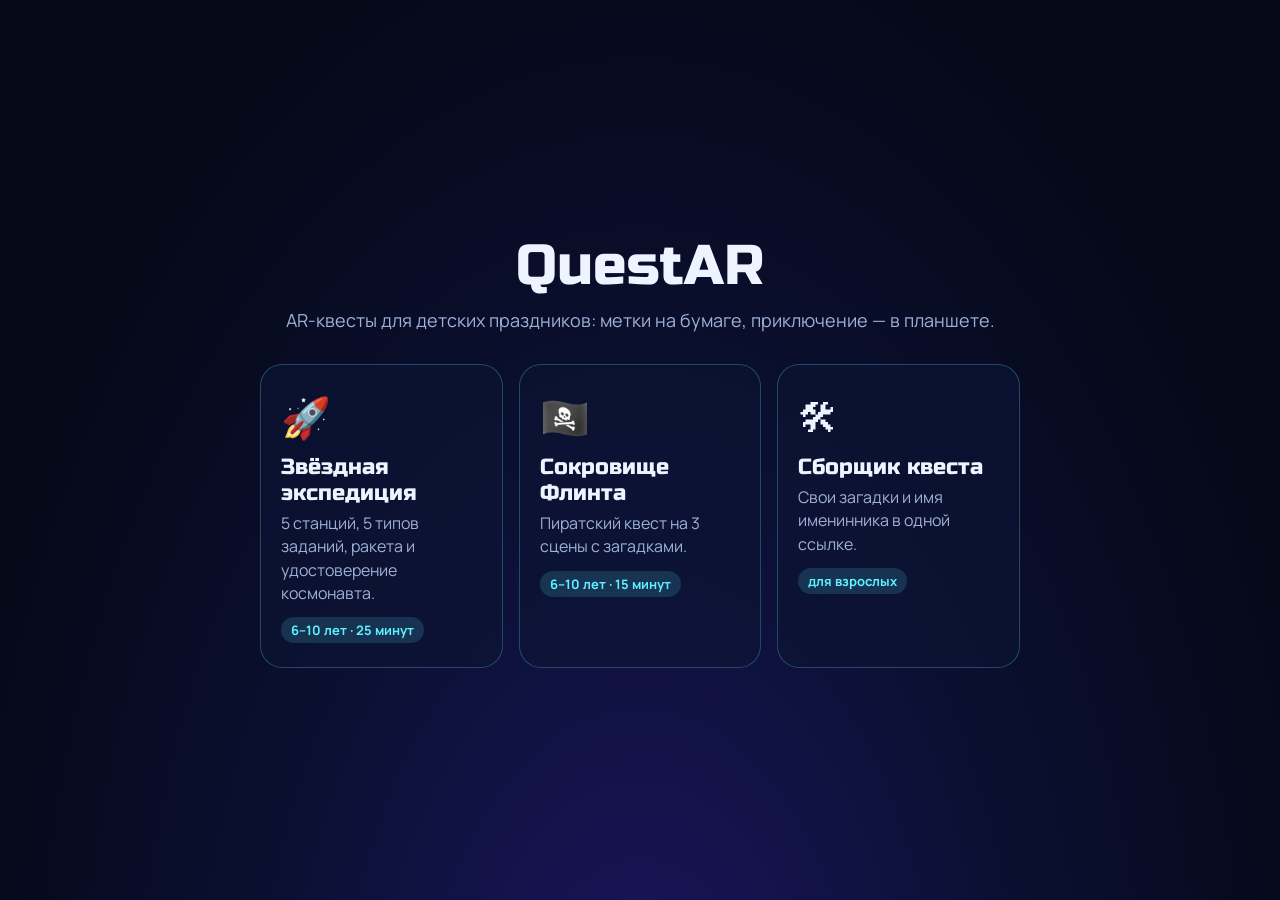
==== index.html @ d8e1bc65 "Add «Звёздная экспедиция»: space AR quest for a tablet - space/: 5 stations with AR scenes (Moon, Ma" ====
<!DOCTYPE html>
<html lang="ru">
<head>
  <meta charset="utf-8">
  <meta name="viewport" content="width=device-width, initial-scale=1">
  <title>QuestAR · AR-квесты</title>
  <link rel="preconnect" href="https://fonts.googleapis.com">
  <link rel="preconnect" href="https://fonts.gstatic.com" crossorigin>
  <link href="https://fonts.googleapis.com/css2?family=Manrope:wght@500;700;800&family=Russo+One&display=swap" rel="stylesheet">
  <style>
    * { box-sizing: border-box; }
    body {
      margin: 0;
      min-height: 100vh;
      display: grid;
      place-items: center;
      padding: 32px 16px;
      background: radial-gradient(ellipse at 50% 120%, #1b1560, #0b1033 40%, #050816 80%);
      color: #eef4ff;
      font-family: 'Manrope', system-ui, sans-serif;
    }
    main { width: min(100%, 760px); text-align: center; }
    h1 { margin: 0 0 8px; font-family: 'Russo One', sans-serif; font-weight: 400; font-size: clamp(36px, 7vw, 56px); }
    p.lead { margin: 0 0 32px; color: #9fb0d6; font-size: 18px; }
    .cards { display: grid; grid-template-columns: repeat(auto-fit, minmax(220px, 1fr)); gap: 16px; }
    a.card {
      display: block;
      padding: 24px 20px;
      border-radius: 22px;
      text-decoration: none;
      color: inherit;
      text-align: left;
      background: rgba(12, 20, 52, 0.7);
      border: 1px solid rgba(94, 242, 255, 0.25);
      transition: transform 0.2s, border-color 0.2s;
    }
    a.card:hover { transform: translateY(-4px); border-color: #5ef2ff; }
    .icon { font-size: 40px; }
    .card h2 { margin: 10px 0 6px; font-family: 'Russo One', sans-serif; font-weight: 400; font-size: 22px; }
    .card p { margin: 0; color: #9fb0d6; line-height: 1.45; }
    .tag { display: inline-block; margin-top: 12px; padding: 4px 10px; border-radius: 999px; background: rgba(94, 242, 255, 0.15); color: #5ef2ff; font-size: 13px; font-weight: 700; }
  </style>
</head>
<body>
  <main>
    <h1>QuestAR</h1>
    <p class="lead">AR-квесты для детских праздников: метки на бумаге, приключение — в планшете.</p>
    <div class="cards">
      <a class="card" href="space/">
        <div class="icon">🚀</div>
        <h2>Звёздная экспедиция</h2>
        <p>5 станций, 5 типов заданий, ракета и удостоверение космонавта.</p>
        <span class="tag">6–10 лет · 25 минут</span>
      </a>
      <a class="card" href="mvp/">
        <div class="icon">🏴‍☠️</div>
        <h2>Сокровище Флинта</h2>
        <p>Пиратский квест на 3 сцены с загадками.</p>
        <span class="tag">6–10 лет · 15 минут</span>
      </a>
      <a class="card" href="mvp/builder.html">
        <div class="icon">🛠</div>
        <h2>Сборщик квеста</h2>
        <p>Свои загадки и имя именинника в одной ссылке.</p>
        <span class="tag">для взрослых</span>
      </a>
    </div>
  </main>
</body>
</html>
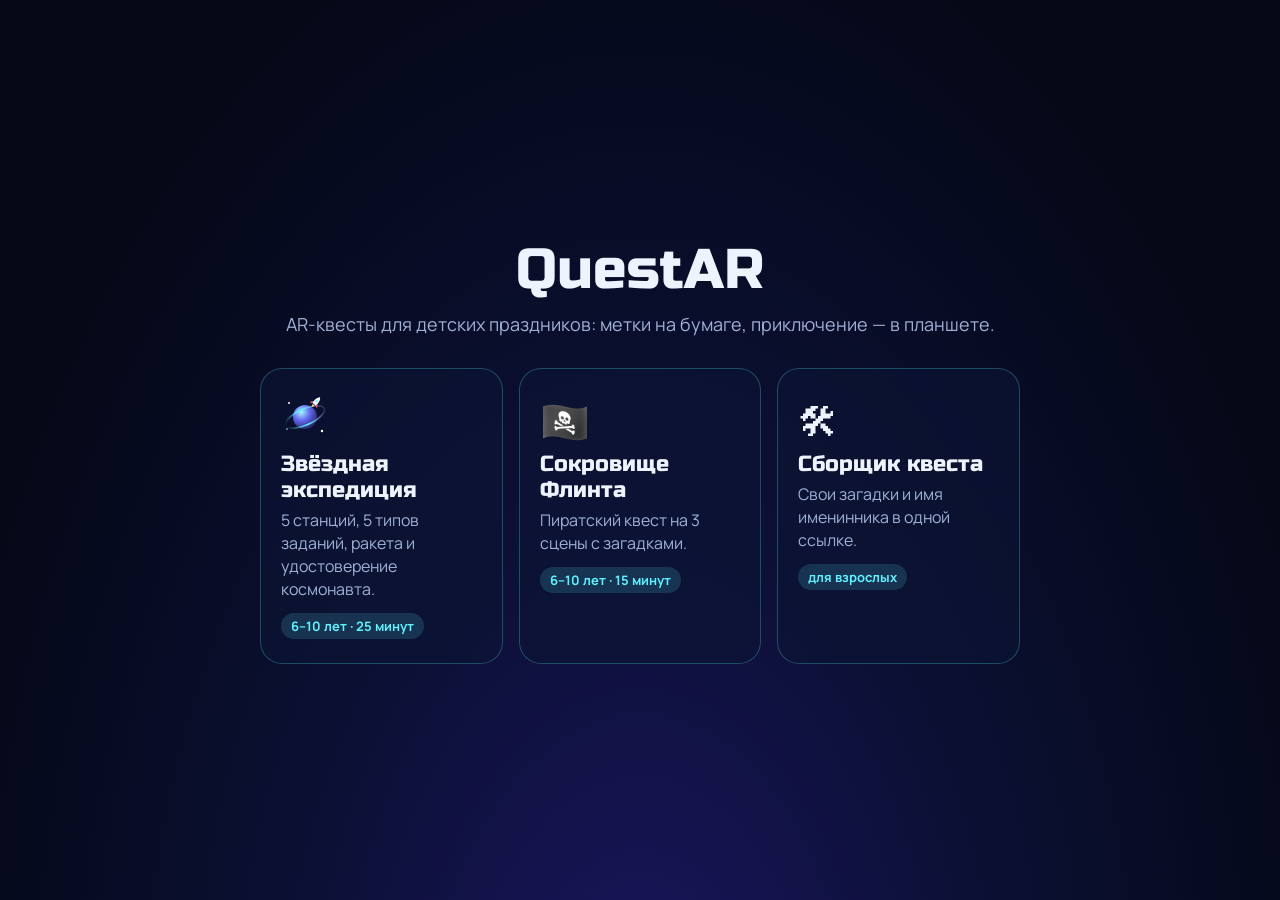
==== commit 24caf4f3: "Space quest: visible camera feed, real 3D look, SVG icons - fix: body background covered AR.js video" ====
--- a/index.html
+++ b/index.html
@@ -35,7 +35,8 @@
       transition: transform 0.2s, border-color 0.2s;
     }
     a.card:hover { transform: translateY(-4px); border-color: #5ef2ff; }
-    .icon { font-size: 40px; }
+    .icon { font-size: 40px; height: 48px; }
+    .icon svg { width: 48px; height: 48px; }
     .card h2 { margin: 10px 0 6px; font-family: 'Russo One', sans-serif; font-weight: 400; font-size: 22px; }
     .card p { margin: 0; color: #9fb0d6; line-height: 1.45; }
     .tag { display: inline-block; margin-top: 12px; padding: 4px 10px; border-radius: 999px; background: rgba(94, 242, 255, 0.15); color: #5ef2ff; font-size: 13px; font-weight: 700; }
@@ -47,7 +48,7 @@
     <p class="lead">AR-квесты для детских праздников: метки на бумаге, приключение — в планшете.</p>
     <div class="cards">
       <a class="card" href="space/">
-        <div class="icon">🚀</div>
+        <div class="icon" data-icon="logo"></div>
         <h2>Звёздная экспедиция</h2>
         <p>5 станций, 5 типов заданий, ракета и удостоверение космонавта.</p>
         <span class="tag">6–10 лет · 25 минут</span>
@@ -66,5 +67,7 @@
       </a>
     </div>
   </main>
+  <script src="space/icons.js"></script>
+  <script>ICONS.fill();</script>
 </body>
 </html>
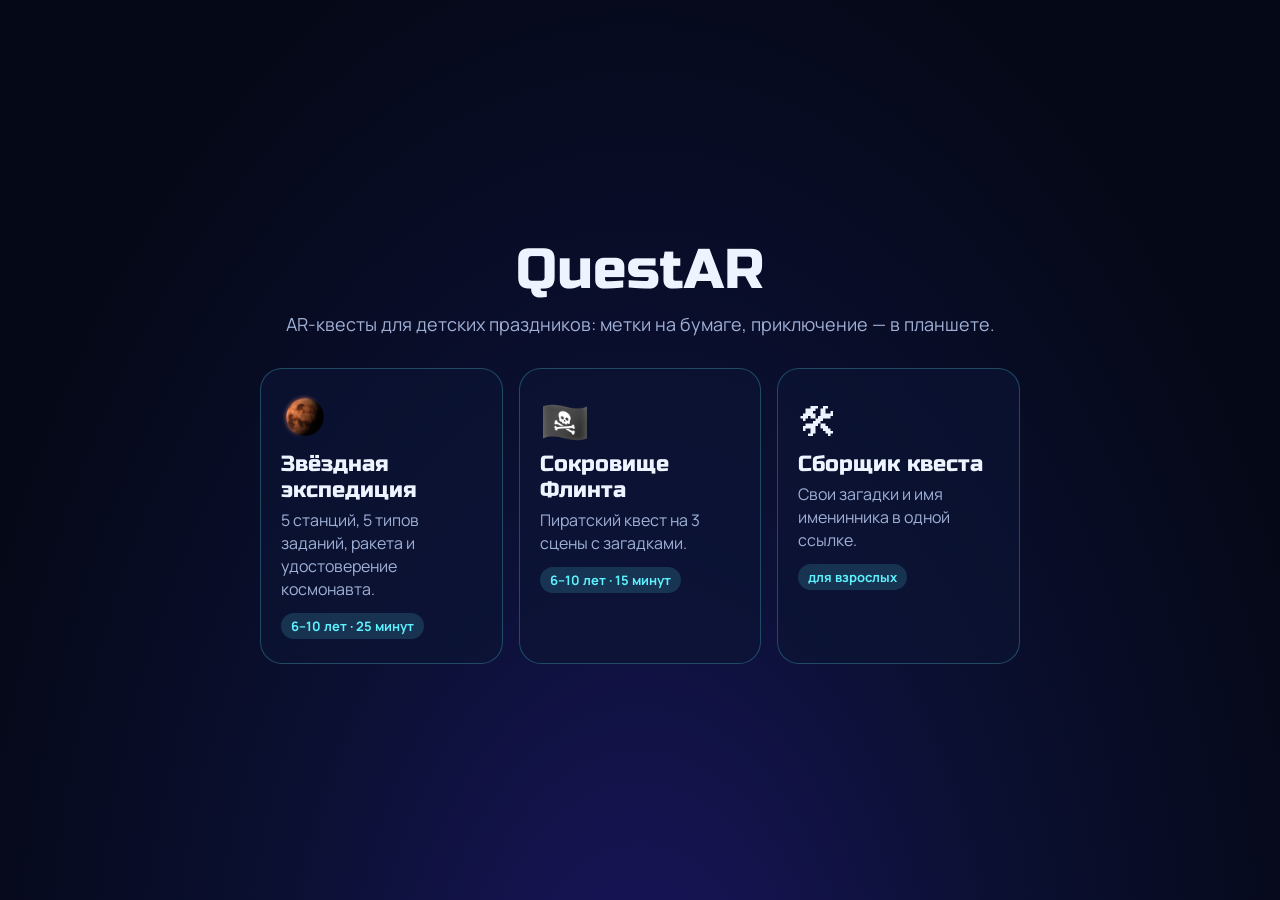
==== commit 05cb8bcd: "Space quest: cinematic mission-control redesign and realistic planets - UI rewritten in a mission-co" ====
--- a/index.html
+++ b/index.html
@@ -48,7 +48,7 @@
     <p class="lead">AR-квесты для детских праздников: метки на бумаге, приключение — в планшете.</p>
     <div class="cards">
       <a class="card" href="space/">
-        <div class="icon" data-icon="logo"></div>
+        <div class="icon"><img src="space/art/planet-mars.png" alt="" width="48" height="48"></div>
         <h2>Звёздная экспедиция</h2>
         <p>5 станций, 5 типов заданий, ракета и удостоверение космонавта.</p>
         <span class="tag">6–10 лет · 25 минут</span>
@@ -67,7 +67,5 @@
       </a>
     </div>
   </main>
-  <script src="space/icons.js"></script>
-  <script>ICONS.fill();</script>
 </body>
 </html>
